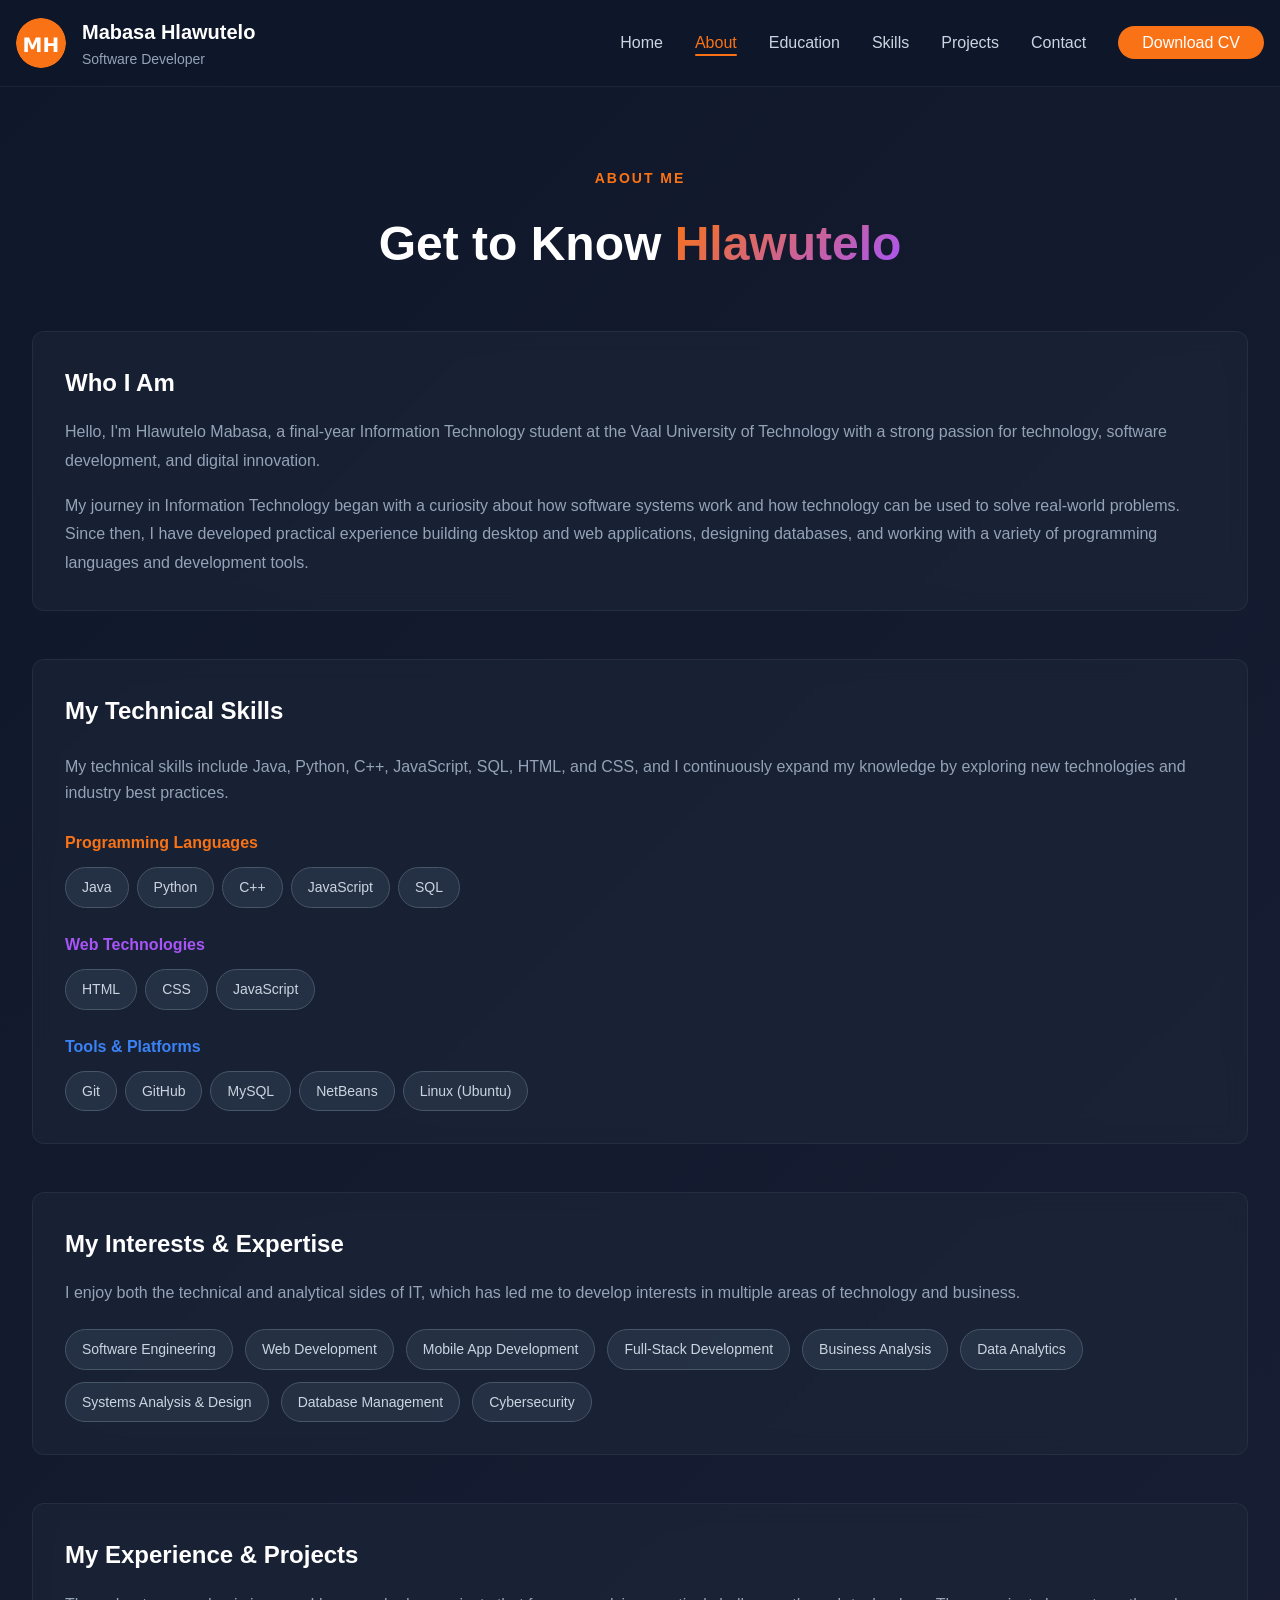
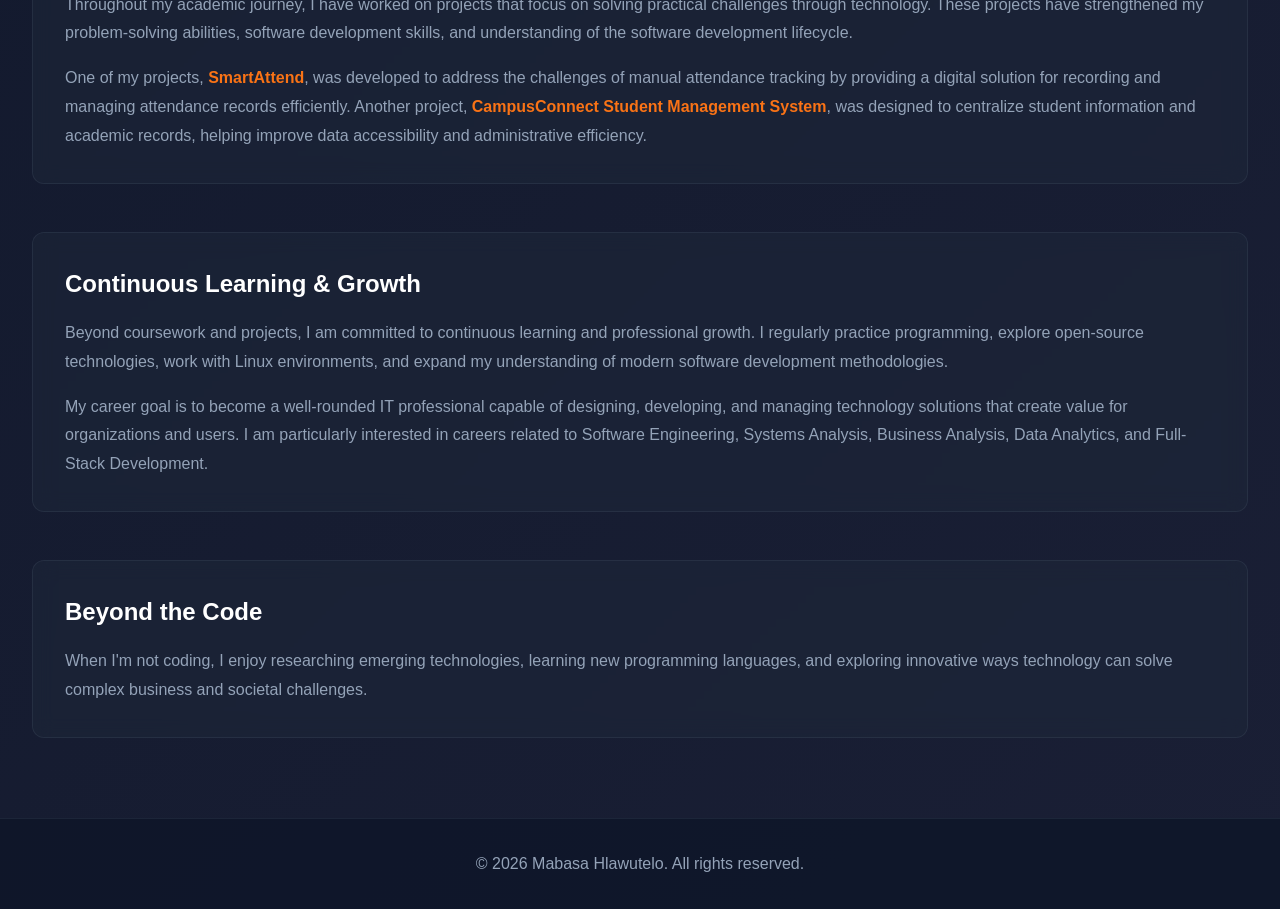
==== about.html @ 320fb447 "Initial portfolio upload" ====
<!DOCTYPE html>
<html lang="en">
<head>
    <meta charset="UTF-8">
    <meta name="viewport" content="width=device-width, initial-scale=1.0">
    <title>About Me - Mabasa Hlawutelo</title>
    <link rel="icon" type="image/x-icon" href="images/favicon.ico">
    <link rel="stylesheet" href="styles.css">
</head>
<body>
    <nav class="navbar">
        <div class="nav-container">
            <div class="nav-brand">
                <img src="images/mh-logo.png" alt="MH Logo" class="nav-logo">
                <div class="nav-text">
                    <h2>Mabasa Hlawutelo</h2>
                    <p>Software Developer</p>
                </div>
            </div>
            <ul class="nav-menu">
                <li><a href="index.html" class="nav-link">Home</a></li>
                <li><a href="about.html" class="nav-link active">About</a></li>
                <li><a href="education.html" class="nav-link">Education</a></li>
                <li><a href="skills.html" class="nav-link">Skills</a></li>
                <li><a href="projects.html" class="nav-link">Projects</a></li>
                <li><a href="contact.html" class="nav-link">Contact</a></li>
                <li><a href="resume/hlawutelo_resume.pdf" class="nav-link btn-download" download>Download CV</a></li>
            </ul>
        </div>
    </nav>

    <section class="section">
        <div class="container">
            <div class="section-title">
                <p class="section-label">About Me</p>
                <h1 class="section-heading">Get to Know <span class="highlight">Hlawutelo</span></h1>
            </div>

            <div style="display: grid; grid-template-columns: 1fr; gap: 3rem;">
                <div class="card">
                    <h2 style="color: var(--text-primary); margin-bottom: 1rem;">Who I Am</h2>
                    <p style="color: var(--text-muted); line-height: 1.8; margin-bottom: 1rem;">
                        Hello, I'm Hlawutelo Mabasa, a final-year Information Technology student at the Vaal University of Technology with a strong passion for technology, software development, and digital innovation.
                    </p>
                    <p style="color: var(--text-muted); line-height: 1.8;">
                        My journey in Information Technology began with a curiosity about how software systems work and how technology can be used to solve real-world problems. Since then, I have developed practical experience building desktop and web applications, designing databases, and working with a variety of programming languages and development tools.
                    </p>
                </div>

                <div class="card">
                    <h2 style="color: var(--text-primary); margin-bottom: 1.5rem;">My Technical Skills</h2>
                    <p style="color: var(--text-muted); margin-bottom: 1.5rem;">
                        My technical skills include Java, Python, C++, JavaScript, SQL, HTML, and CSS, and I continuously expand my knowledge by exploring new technologies and industry best practices.
                    </p>

                    <div style="display: grid; grid-template-columns: 1fr; gap: 1.5rem;">
                        <div>
                            <h3 style="color: var(--primary-orange); font-size: 1rem; margin-bottom: 0.75rem;">Programming Languages</h3>
                            <div style="display: flex; flex-wrap: wrap; gap: 0.5rem;">
                                <span class="tag">Java</span>
                                <span class="tag">Python</span>
                                <span class="tag">C++</span>
                                <span class="tag">JavaScript</span>
                                <span class="tag">SQL</span>
                            </div>
                        </div>

                        <div>
                            <h3 style="color: var(--primary-purple); font-size: 1rem; margin-bottom: 0.75rem;">Web Technologies</h3>
                            <div style="display: flex; flex-wrap: wrap; gap: 0.5rem;">
                                <span class="tag">HTML</span>
                                <span class="tag">CSS</span>
                                <span class="tag">JavaScript</span>
                            </div>
                        </div>

                        <div>
                            <h3 style="color: #3b82f6; font-size: 1rem; margin-bottom: 0.75rem;">Tools & Platforms</h3>
                            <div style="display: flex; flex-wrap: wrap; gap: 0.5rem;">
                                <span class="tag">Git</span>
                                <span class="tag">GitHub</span>
                                <span class="tag">MySQL</span>
                                <span class="tag">NetBeans</span>
                                <span class="tag">Linux (Ubuntu)</span>
                            </div>
                        </div>
                    </div>
                </div>

                <div class="card">
                    <h2 style="color: var(--text-primary); margin-bottom: 1rem;">My Interests & Expertise</h2>
                    <p style="color: var(--text-muted); margin-bottom: 1.5rem;">
                        I enjoy both the technical and analytical sides of IT, which has led me to develop interests in multiple areas of technology and business.
                    </p>
                    <div style="display: flex; flex-wrap: wrap; gap: 0.75rem;">
                        <span class="tag">Software Engineering</span>
                        <span class="tag">Web Development</span>
                        <span class="tag">Mobile App Development</span>
                        <span class="tag">Full-Stack Development</span>
                        <span class="tag">Business Analysis</span>
                        <span class="tag">Data Analytics</span>
                        <span class="tag">Systems Analysis & Design</span>
                        <span class="tag">Database Management</span>
                        <span class="tag">Cybersecurity</span>
                    </div>
                </div>

                <div class="card">
                    <h2 style="color: var(--text-primary); margin-bottom: 1rem;">My Experience & Projects</h2>
                    <p style="color: var(--text-muted); line-height: 1.8; margin-bottom: 1rem;">
                        Throughout my academic journey, I have worked on projects that focus on solving practical challenges through technology. These projects have strengthened my problem-solving abilities, software development skills, and understanding of the software development lifecycle.
                    </p>
                    <p style="color: var(--text-muted); line-height: 1.8;">
                        One of my projects, <span style="color: var(--primary-orange); font-weight: 600;">SmartAttend</span>, was developed to address the challenges of manual attendance tracking by providing a digital solution for recording and managing attendance records efficiently. Another project, <span style="color: var(--primary-orange); font-weight: 600;">CampusConnect Student Management System</span>, was designed to centralize student information and academic records, helping improve data accessibility and administrative efficiency.
                    </p>
                </div>

                <div class="card">
                    <h2 style="color: var(--text-primary); margin-bottom: 1rem;">Continuous Learning & Growth</h2>
                    <p style="color: var(--text-muted); line-height: 1.8; margin-bottom: 1rem;">
                        Beyond coursework and projects, I am committed to continuous learning and professional growth. I regularly practice programming, explore open-source technologies, work with Linux environments, and expand my understanding of modern software development methodologies.
                    </p>
                    <p style="color: var(--text-muted); line-height: 1.8;">
                        My career goal is to become a well-rounded IT professional capable of designing, developing, and managing technology solutions that create value for organizations and users. I am particularly interested in careers related to Software Engineering, Systems Analysis, Business Analysis, Data Analytics, and Full-Stack Development.
                    </p>
                </div>

                <div class="card">
                    <h2 style="color: var(--text-primary); margin-bottom: 1rem;">Beyond the Code</h2>
                    <p style="color: var(--text-muted); line-height: 1.8;">
                        When I'm not coding, I enjoy researching emerging technologies, learning new programming languages, and exploring innovative ways technology can solve complex business and societal challenges.
                    </p>
                </div>
            </div>
        </div>
    </section>

    <footer>
        <p>&copy; 2026 Mabasa Hlawutelo. All rights reserved.</p>
    </footer>

    <script src="script.js"></script>
</body>
</html>
---- styles.css ----
/* ============================================
   GLOBAL STYLES & VARIABLES
   ============================================ */

:root {
    --primary-orange: #f97316;
    --primary-purple: #a855f7;
    --dark-bg: #0f172a;
    --dark-secondary: #1e293b;
    --dark-tertiary: #334155;
    --text-primary: #ffffff;
    --text-secondary: #cbd5e1;
    --text-muted: #94a3b8;
    --border-color: #475569;
    --transition: all 0.3s ease;
}

* {
    margin: 0;
    padding: 0;
    box-sizing: border-box;
}

html {
    scroll-behavior: smooth;
}

body {
    font-family: 'Segoe UI', Tahoma, Geneva, Verdana, sans-serif;
    background: linear-gradient(135deg, var(--dark-bg) 0%, #1a1f35 100%);
    color: var(--text-primary);
    line-height: 1.6;
    min-height: 100vh;
}

.navbar {
    background: rgba(15, 23, 42, 0.95);
    backdrop-filter: blur(10px);
    border-bottom: 1px solid rgba(148, 163, 184, 0.1);
    position: sticky;
    top: 0;
    z-index: 1000;
    padding: 1rem 0;
}

.nav-container {
    max-width: 1280px;
    margin: 0 auto;
    padding: 0 1rem;
    display: flex;
    justify-content: space-between;
    align-items: center;
}

.nav-brand {
    display: flex;
    align-items: center;
    gap: 1rem;
    text-decoration: none;
    color: var(--text-primary);
}

.nav-logo {
    width: 50px;
    height: 50px;
    border-radius: 50%;
    object-fit: cover;
}

.nav-text h2 {
    font-size: 1.25rem;
    font-weight: 700;
    margin: 0;
}

.nav-text p {
    font-size: 0.875rem;
    color: var(--text-muted);
    margin: 0;
}

.nav-menu {
    display: flex;
    list-style: none;
    gap: 2rem;
    align-items: center;
}

.nav-link {
    color: var(--text-secondary);
    text-decoration: none;
    font-weight: 500;
    transition: var(--transition);
    position: relative;
}

.nav-link:hover,
.nav-link.active {
    color: var(--primary-orange);
}

.nav-link.active::after {
    content: '';
    position: absolute;
    bottom: -5px;
    left: 0;
    right: 0;
    height: 2px;
    background: var(--primary-orange);
    border-radius: 2px;
}

.btn-download {
    background: var(--primary-orange);
    color: white !important;
    padding: 0.5rem 1.5rem;
    border-radius: 50px;
    transition: var(--transition);
}

.btn-download:hover {
    background: #ea580c;
    transform: translateY(-2px);
}

.hero {
    position: relative;
    overflow: hidden;
    padding: 5rem 1rem;
    min-height: 100vh;
    display: flex;
    align-items: center;
}

.hero-background {
    position: absolute;
    inset: 0;
    z-index: 0;
}

.blob {
    position: absolute;
    border-radius: 50%;
    filter: blur(80px);
    opacity: 0.1;
}

.blob-1 {
    width: 300px;
    height: 300px;
    background: var(--primary-orange);
    top: 20%;
    right: 10%;
}

.blob-2 {
    width: 300px;
    height: 300px;
    background: var(--primary-purple);
    bottom: 20%;
    left: 10%;
}

.hero-container {
    max-width: 1280px;
    margin: 0 auto;
    width: 100%;
    display: grid;
    grid-template-columns: 1fr 1fr;
    gap: 3rem;
    align-items: center;
    position: relative;
    z-index: 1;
}

.hero-content {
    display: flex;
    flex-direction: column;
    gap: 2rem;
}

.badge {
    display: inline-flex;
    align-items: center;
    gap: 0.5rem;
    width: fit-content;
    padding: 0.5rem 1rem;
    border: 1px solid rgba(249, 115, 22, 0.3);
    background: rgba(249, 115, 22, 0.1);
    border-radius: 50px;
    font-size: 0.875rem;
    font-weight: 500;
    color: var(--primary-orange);
}

.badge-dot {
    display: inline-block;
    width: 8px;
    height: 8px;
    background: var(--primary-orange);
    border-radius: 50%;
}

.hero-heading {
    display: flex;
    flex-direction: column;
    gap: 1rem;
}

.greeting {
    font-size: 1.5rem;
    color: var(--text-secondary);
    margin: 0;
}

.hero-heading h1 {
    font-size: 3.5rem;
    font-weight: 700;
    line-height: 1.2;
    margin: 0;
}

.name-first {
    color: var(--text-primary);
}

.name-last {
    background: linear-gradient(135deg, var(--primary-orange) 0%, var(--primary-purple) 100%);
    -webkit-background-clip: text;
    -webkit-text-fill-color: transparent;
    background-clip: text;
}

.rotating-title {
    height: 3rem;
    display: flex;
    align-items: center;
    overflow: hidden;
}

.title-text {
    font-size: 1.25rem;
    font-weight: 600;
    background: linear-gradient(135deg, var(--primary-orange) 0%, var(--primary-purple) 100%);
    -webkit-background-clip: text;
    -webkit-text-fill-color: transparent;
    background-clip: text;
    margin: 0;
    animation: fadeInOut 4s ease-in-out infinite;
}

@keyframes fadeInOut {
    0%, 100% { opacity: 1; }
    45%, 55% { opacity: 1; }
    50% { opacity: 0; }
}

.hero-bio {
    font-size: 1rem;
    color: var(--text-muted);
    line-height: 1.8;
    max-width: 600px;
}

.skills-tags {
    display: flex;
    flex-wrap: wrap;
    gap: 0.75rem;
}

.tag {
    padding: 0.5rem 1rem;
    border: 1px solid var(--border-color);
    background: rgba(51, 65, 85, 0.5);
    border-radius: 50px;
    font-size: 0.875rem;
    color: var(--text-secondary);
}

.cta-buttons {
    display: flex;
    gap: 1rem;
    flex-wrap: wrap;
    margin-top: 1rem;
}

.btn {
    padding: 0.75rem 2rem;
    border-radius: 50px;
    font-weight: 600;
    text-decoration: none;
    transition: var(--transition);
    display: inline-block;
    cursor: pointer;
    border: none;
    font-size: 1rem;
}

.btn-primary {
    background: var(--primary-orange);
    color: white;
}

.btn-primary:hover {
    background: #ea580c;
    transform: translateY(-2px);
    box-shadow: 0 10px 20px rgba(249, 115, 22, 0.3);
}

.btn-outline {
    background: transparent;
    color: var(--primary-orange);
    border: 2px solid var(--primary-orange);
}

.btn-outline:hover {
    background: rgba(249, 115, 22, 0.1);
    transform: translateY(-2px);
}

.hero-image {
    position: relative;
    display: flex;
    justify-content: center;
    align-items: center;
}

.floating-icons {
    position: absolute;
    inset: 0;
    display: flex;
    align-items: center;
    justify-content: center;
}

.icon-badge {
    position: absolute;
    width: 50px;
    height: 50px;
    border-radius: 50%;
    display: flex;
    align-items: center;
    justify-content: center;
    color: white;
    box-shadow: 0 10px 25px rgba(0, 0, 0, 0.3);
}

.icon-code {
    background: var(--primary-orange);
    top: 40px;
    right: 40px;
    box-shadow: 0 10px 25px rgba(249, 115, 22, 0.4);
}

.icon-message {
    background: var(--primary-purple);
    bottom: 80px;
    left: 40px;
    box-shadow: 0 10px 25px rgba(168, 85, 247, 0.4);
}

.icon-whatsapp {
    background: #22c55e;
    bottom: 40px;
    right: 40px;
    box-shadow: 0 10px 25px rgba(34, 197, 94, 0.4);
}

.profile-image-wrapper {
    position: relative;
    z-index: 10;
    width: 320px;
    height: 320px;
    border: 4px solid var(--primary-orange);
    border-radius: 50%;
    overflow: hidden;
    box-shadow: 0 20px 60px rgba(249, 115, 22, 0.3);
}

.profile-image {
    width: 100%;
    height: 100%;
    object-fit: cover;
}

@media (max-width: 768px) {
    .nav-menu {
        gap: 1rem;
        font-size: 0.875rem;
    }

    .btn-download {
        padding: 0.4rem 1rem;
        font-size: 0.875rem;
    }

    .hero-container {
        grid-template-columns: 1fr;
        gap: 2rem;
        padding: 2rem 0;
    }

    .hero-heading h1 {
        font-size: 2.5rem;
    }

    .profile-image-wrapper {
        width: 250px;
        height: 250px;
    }

    .floating-icons .icon-badge {
        width: 40px;
        height: 40px;
    }

    .floating-icons .icon-badge svg {
        width: 20px;
        height: 20px;
    }
}

@media (max-width: 640px) {
    .nav-container {
        flex-direction: column;
        gap: 1rem;
    }

    .nav-menu {
        flex-direction: column;
        gap: 0.5rem;
        width: 100%;
    }

    .hero-heading h1 {
        font-size: 2rem;
    }

    .hero-bio {
        font-size: 0.9rem;
    }

    .skills-tags {
        gap: 0.5rem;
    }

    .tag {
        font-size: 0.75rem;
        padding: 0.4rem 0.8rem;
    }

    .profile-image-wrapper {
        width: 200px;
        height: 200px;
    }
}

.container {
    max-width: 1280px;
    margin: 0 auto;
    padding: 0 1rem;
}

.section {
    padding: 5rem 1rem;
    min-height: 100vh;
    display: flex;
    align-items: center;
}

.section-title {
    text-align: center;
    margin-bottom: 3rem;
}

.section-label {
    font-size: 0.875rem;
    font-weight: 600;
    text-transform: uppercase;
    letter-spacing: 2px;
    color: var(--primary-orange);
    margin-bottom: 1rem;
}

.section-heading {
    font-size: 3rem;
    font-weight: 700;
    margin: 0;
}

.section-heading .highlight {
    background: linear-gradient(135deg, var(--primary-orange) 0%, var(--primary-purple) 100%);
    -webkit-background-clip: text;
    -webkit-text-fill-color: transparent;
    background-clip: text;
}

.card {
    background: rgba(30, 41, 59, 0.5);
    border: 1px solid rgba(148, 163, 184, 0.1);
    border-radius: 12px;
    padding: 2rem;
    backdrop-filter: blur(10px);
    transition: var(--transition);
}

.card:hover {
    border-color: rgba(249, 115, 22, 0.3);
    background: rgba(30, 41, 59, 0.7);
    transform: translateY(-5px);
}

footer {
    background: rgba(15, 23, 42, 0.95);
    border-top: 1px solid rgba(148, 163, 184, 0.1);
    padding: 2rem;
    text-align: center;
    color: var(--text-muted);
}
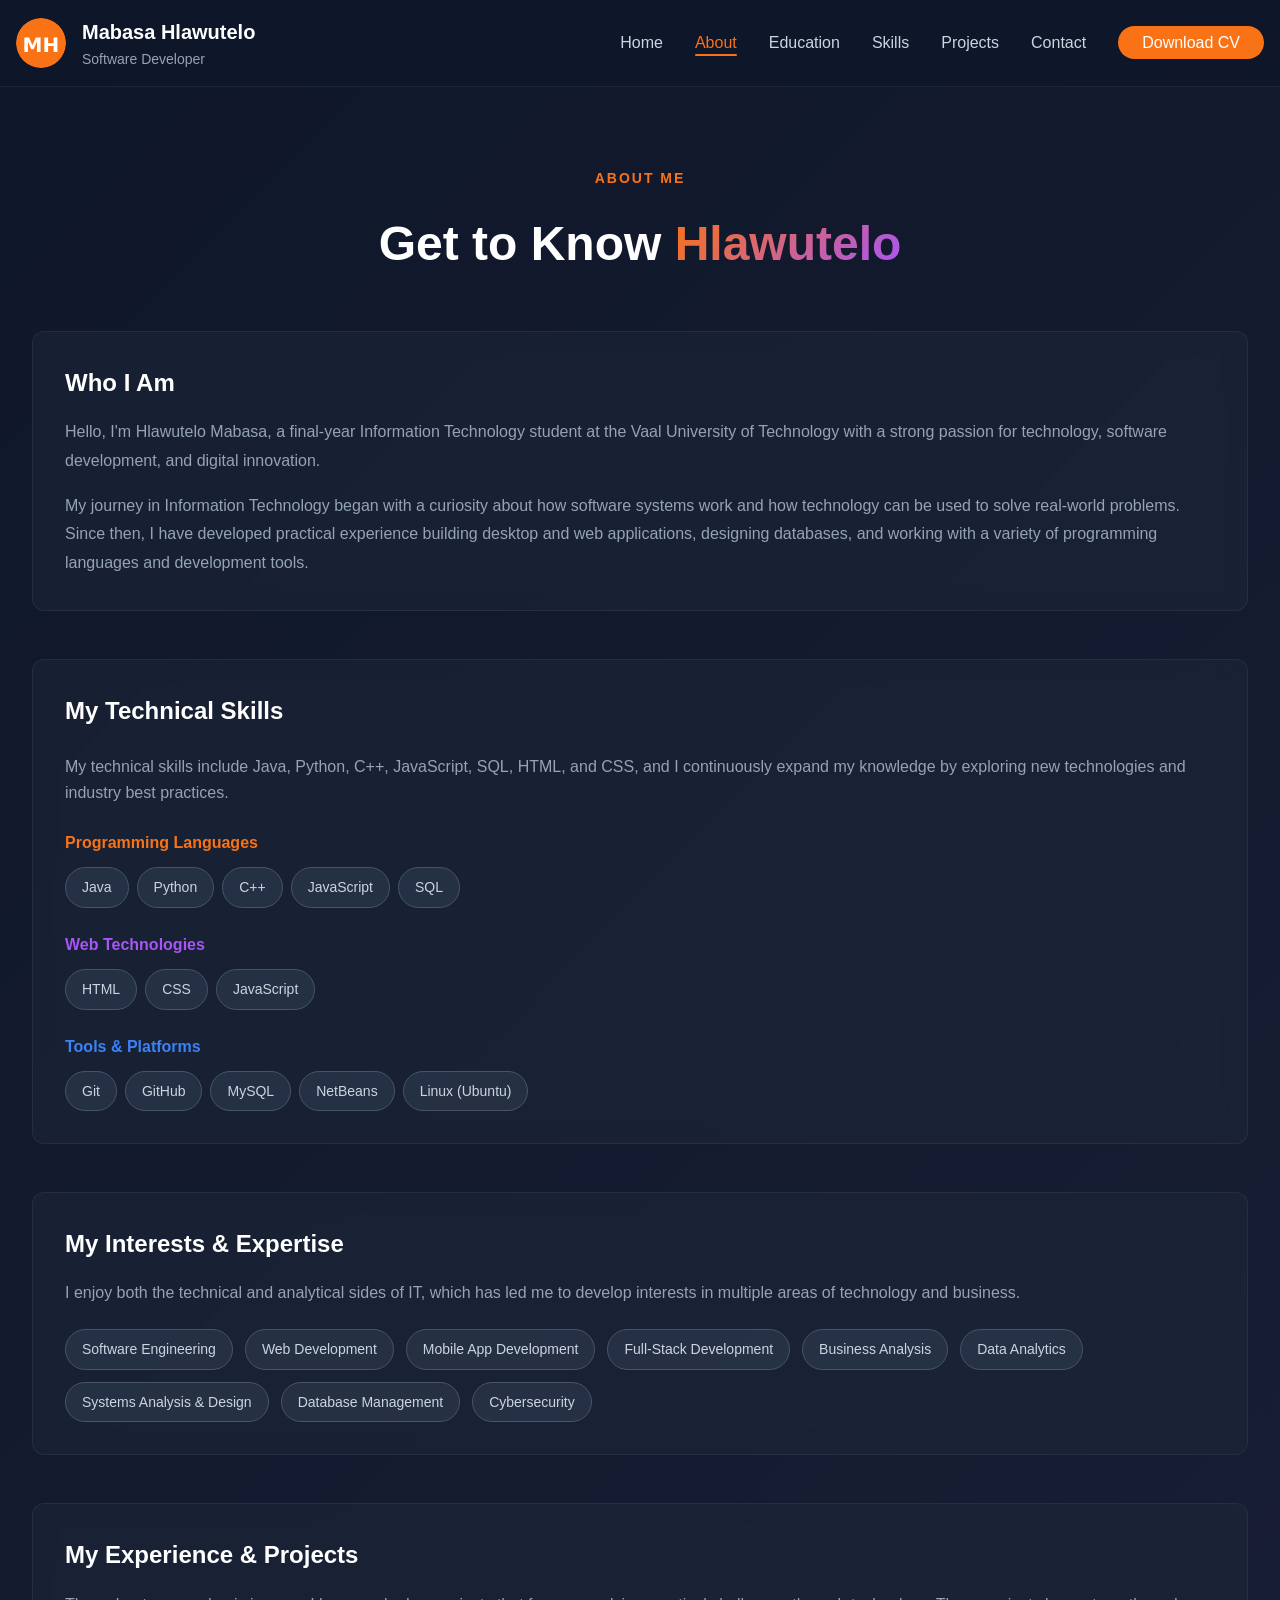
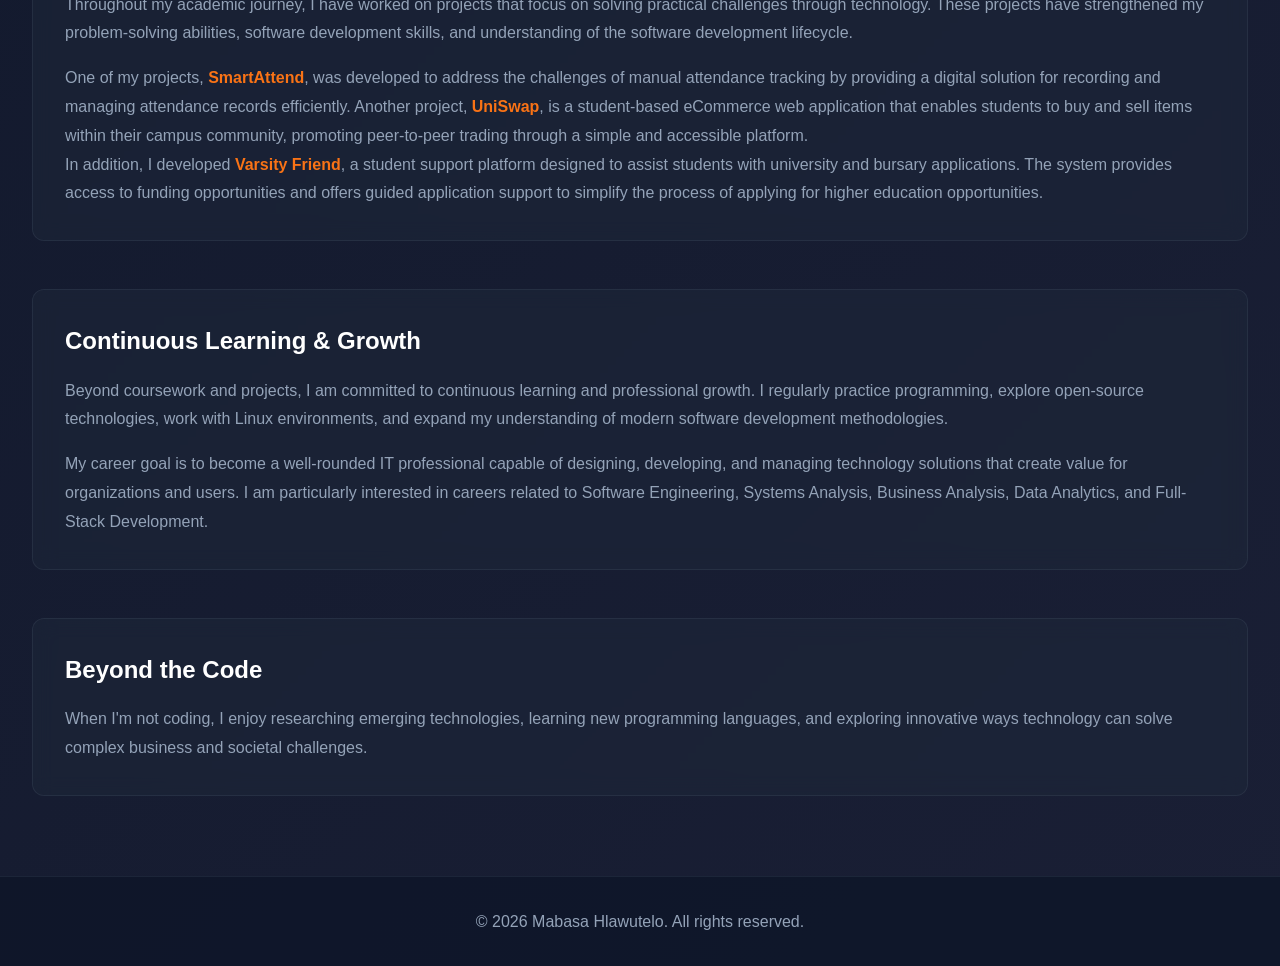
==== commit cb440faf: "Update portfolio" ====
--- a/about.html
+++ b/about.html
@@ -108,10 +108,13 @@
                 <div class="card">
                     <h2 style="color: var(--text-primary); margin-bottom: 1rem;">My Experience & Projects</h2>
                     <p style="color: var(--text-muted); line-height: 1.8; margin-bottom: 1rem;">
-                        Throughout my academic journey, I have worked on projects that focus on solving practical challenges through technology. These projects have strengthened my problem-solving abilities, software development skills, and understanding of the software development lifecycle.
+                     Throughout my academic journey, I have worked on projects that focus on solving practical challenges through technology. These projects have strengthened my problem-solving abilities, software development skills, and understanding of the software development lifecycle.
                     </p>
                     <p style="color: var(--text-muted); line-height: 1.8;">
-                        One of my projects, <span style="color: var(--primary-orange); font-weight: 600;">SmartAttend</span>, was developed to address the challenges of manual attendance tracking by providing a digital solution for recording and managing attendance records efficiently. Another project, <span style="color: var(--primary-orange); font-weight: 600;">CampusConnect Student Management System</span>, was designed to centralize student information and academic records, helping improve data accessibility and administrative efficiency.
+                    One of my projects, <span style="color: var(--primary-orange); font-weight: 600;">SmartAttend</span>, was developed to address the challenges of manual attendance tracking by providing a digital solution for recording and managing attendance records efficiently. Another project, <span style="color: var(--primary-orange); font-weight: 600;">UniSwap</span>, is a student-based eCommerce web application that enables students to buy and sell items within their campus community, promoting peer-to-peer trading through a simple and accessible platform.
+                    </p>
+                    <p style="color: var(--text-muted); line-height: 1.8;">
+                    In addition, I developed <span style="color: var(--primary-orange); font-weight: 600;">Varsity Friend</span>, a student support platform designed to assist students with university and bursary applications. The system provides access to funding opportunities and offers guided application support to simplify the process of applying for higher education opportunities.
                     </p>
                 </div>
 
